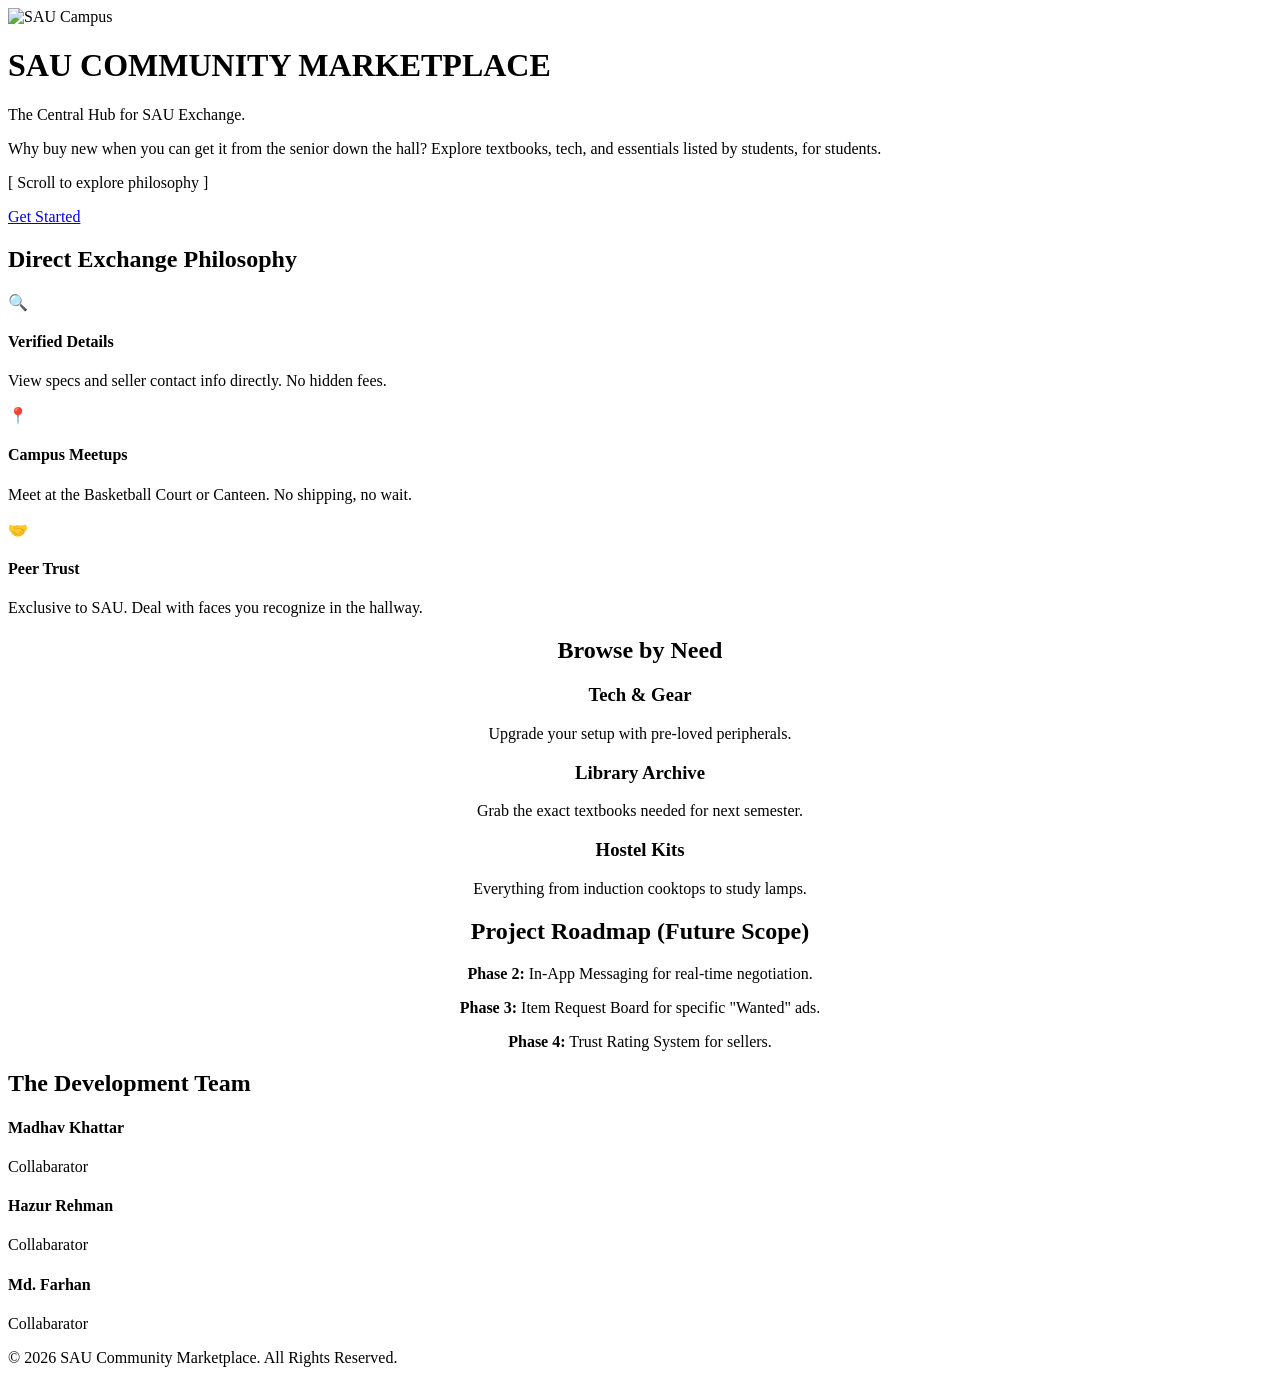
==== index.html @ 5a145312 "UI: Overhaul landing page with full-screen campus backdrop and glassmorphism" ====
<!DOCTYPE html>
<html lang="en">
<head>
    <meta charset="UTF-8">
    <meta name="viewport" content="width=device-width, initial-scale=1.0">
    <title>SAU Community Marketplace</title>
    <link rel="stylesheet" href="css/style1.css">
    <link href="https://fonts.googleapis.com/css2?family=Inter:wght@300;400;600&display=swap" rel="stylesheet">
</head>
<script>
    const observerOptions = {
    threshold: 0.1
};

const observer = new IntersectionObserver((entries) => {
    entries.forEach(entry => {
        if (entry.isIntersecting) {
            entry.target.classList.add('visible');
        }
    });
}, observerOptions);

document.querySelectorAll('section, .glass-card, .cat-card').forEach(el => {
    el.classList.add('fade-in-scroll');
    observer.observe(el);
});
</script>
<body class="landing-page">

<main class="hero-section">
        <div class="hero-bg-container">
            <img src="assets/sau.jpg" alt="SAU Campus" class="hero-bg-img">
            
            <div class="hero-overlay"></div>
        </div>

        <div class="hero-content fade-in-up">
            <h1 class="main-title">SAU COMMUNITY MARKETPLACE</h1>
            <p class="tagline">The Central Hub for SAU Exchange.</p>
            
            <div class="hero-glass-card">
                <p>Why buy new when you can get it from the senior down the hall? Explore textbooks, tech, and essentials listed by students, for students.</p>
                <p class="scroll-cue">[ Scroll to explore philosophy ]</p>
            </div>

            <div class="cta-group">
                <a href="pages/login.html" class="btn-primary">Get Started</a>
            </div>
        </div>
    </main>
    <section class="philosophy-section">
    <div class="glass-card fade-in">
        <h2 class="accent-text">Direct Exchange Philosophy</h2>
        <div class="philosophy-grid">
            <div class="phil-item">
                <span class="icon">🔍</span>
                <h4>Verified Details</h4>
                <p>View specs and seller contact info directly. No hidden fees.</p>
            </div>
            <div class="phil-item">
                <span class="icon">📍</span>
                <h4>Campus Meetups</h4>
                <p>Meet at the Basketball Court or Canteen. No shipping, no wait.</p>
            </div>
            <div class="phil-item">
                <span class="icon">🤝</span>
                <h4>Peer Trust</h4>
                <p>Exclusive to SAU. Deal with faces you recognize in the hallway.</p>
            </div>
        </div>
    </div>
</section>

<section class="categories-section">
    <center><h2 class="section-heading">Browse by Need</h2>
    <div class="category-grid">
        <div class="cat-card">
            <h3>Tech & Gear</h3>
            <p>Upgrade your setup with pre-loved peripherals.</p>
        </div>
        <div class="cat-card">
            <h3>Library Archive</h3>
            <p>Grab the exact textbooks needed for next semester.</p>
        </div>
        <div class="cat-card">
            <h3>Hostel Kits</h3>
            <p>Everything from induction cooktops to study lamps.</p>
        </div>
    </div>
</section>

<section class="roadmap-section">
    <div class="roadmap-container">
        <center><h2 class="section-heading" >Project Roadmap (Future Scope)</h2>
        <div class="roadmap-timeline">
            <div class="roadmap-item">
                <div class="dot"></div>
                <p><strong>Phase 2:</strong> In-App Messaging for real-time negotiation.</p>
            </div>
            <div class="roadmap-item">
                <div class="dot"></div>
                <p><strong>Phase 3:</strong> Item Request Board for specific "Wanted" ads.</p>
            </div>
            <div class="roadmap-item">
                <div class="dot"></div>
                <p><strong>Phase 4:</strong> Trust Rating System for sellers.</p>
            </div>
        </div>
    </div>
</section>

    <section class="team-section">
        <h2 class="section-heading">The Development Team</h2>
        <div class="team-container">
            <div class="dev-card">
                <div class="avatar"></div>
                <h4>Madhav Khattar</h4>
                <p>Collabarator</p>
            </div>
            <div class="dev-card">
                <div class="avatar"></div>
                <h4>Hazur Rehman</h4>
                <p>Collabarator</p>
            </div>
            <div class="dev-card">
                <div class="avatar"></div>
                <h4>Md. Farhan</h4>
                <p>Collabarator</p>
            </div>
        </div>
    </section>

    <footer>
        <p>&copy; 2026 SAU Community Marketplace. All Rights Reserved.</p>
    </footer>

    <script src="js/index.js"></script>

</body>
</html>
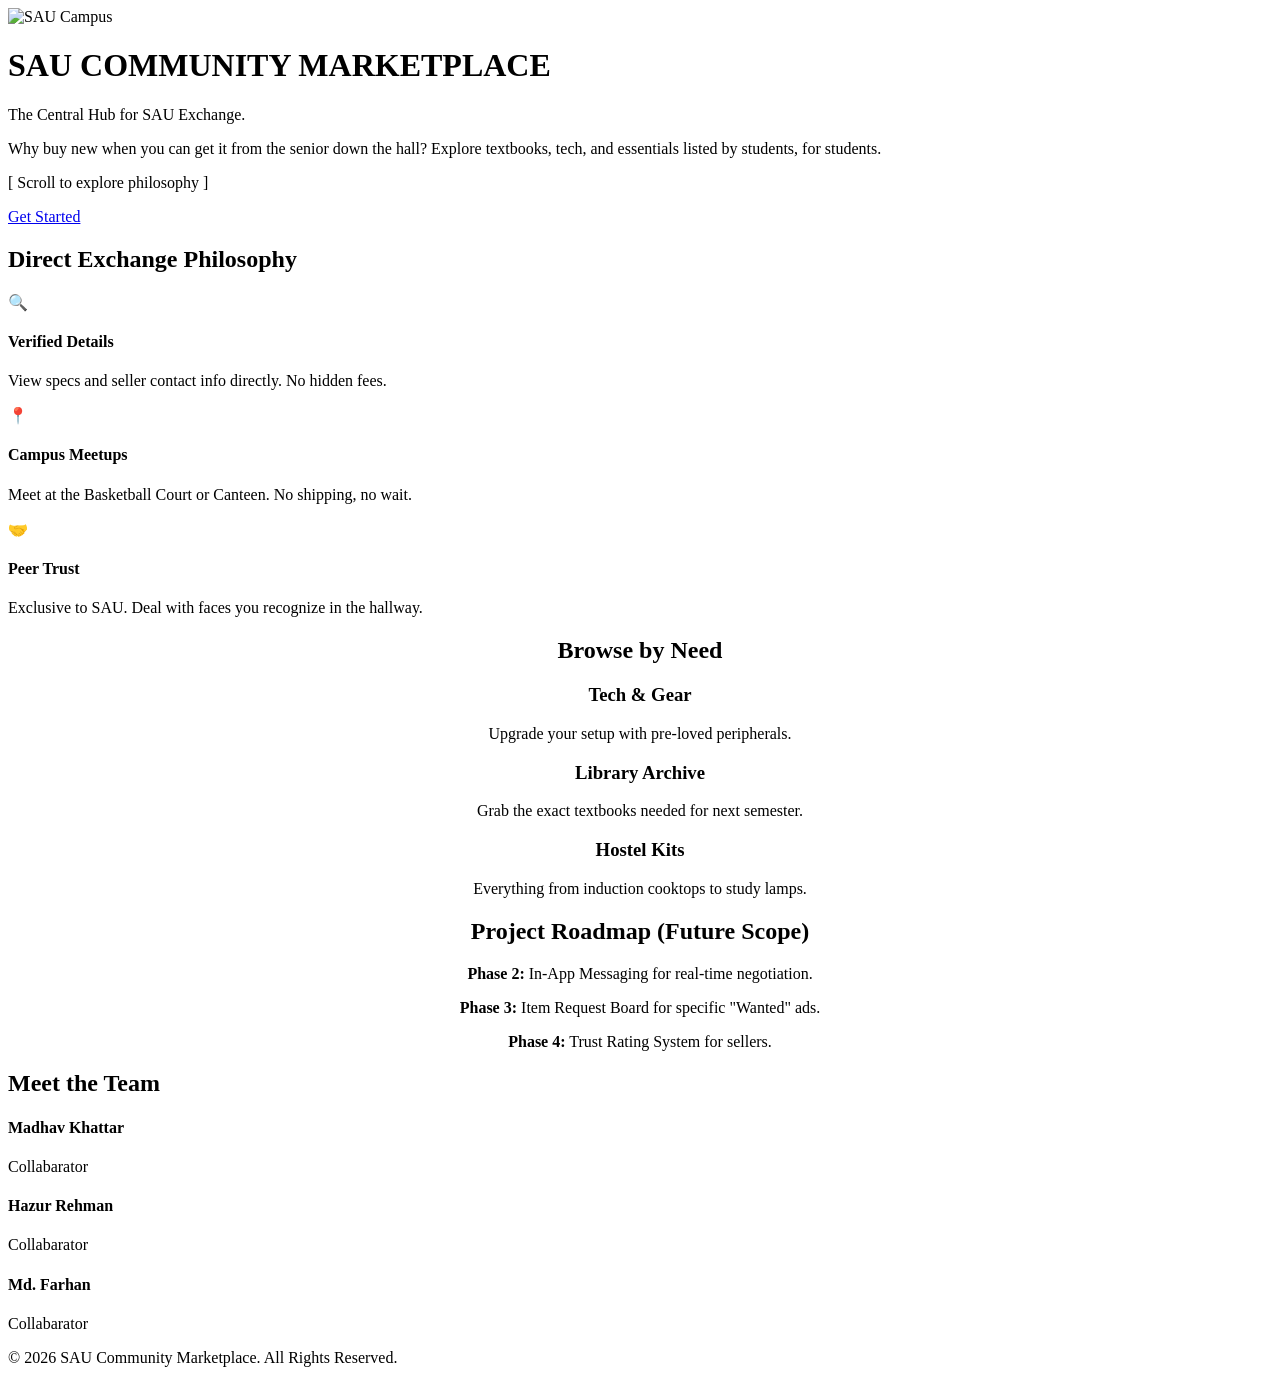
==== commit da12b67f: "made changes to the text on the landing page" ====
--- a/index.html
+++ b/index.html
@@ -110,7 +110,7 @@
 </section>
 
     <section class="team-section">
-        <h2 class="section-heading">The Development Team</h2>
+        <h2 class="section-heading">Meet the Team</h2>
         <div class="team-container">
             <div class="dev-card">
                 <div class="avatar"></div>
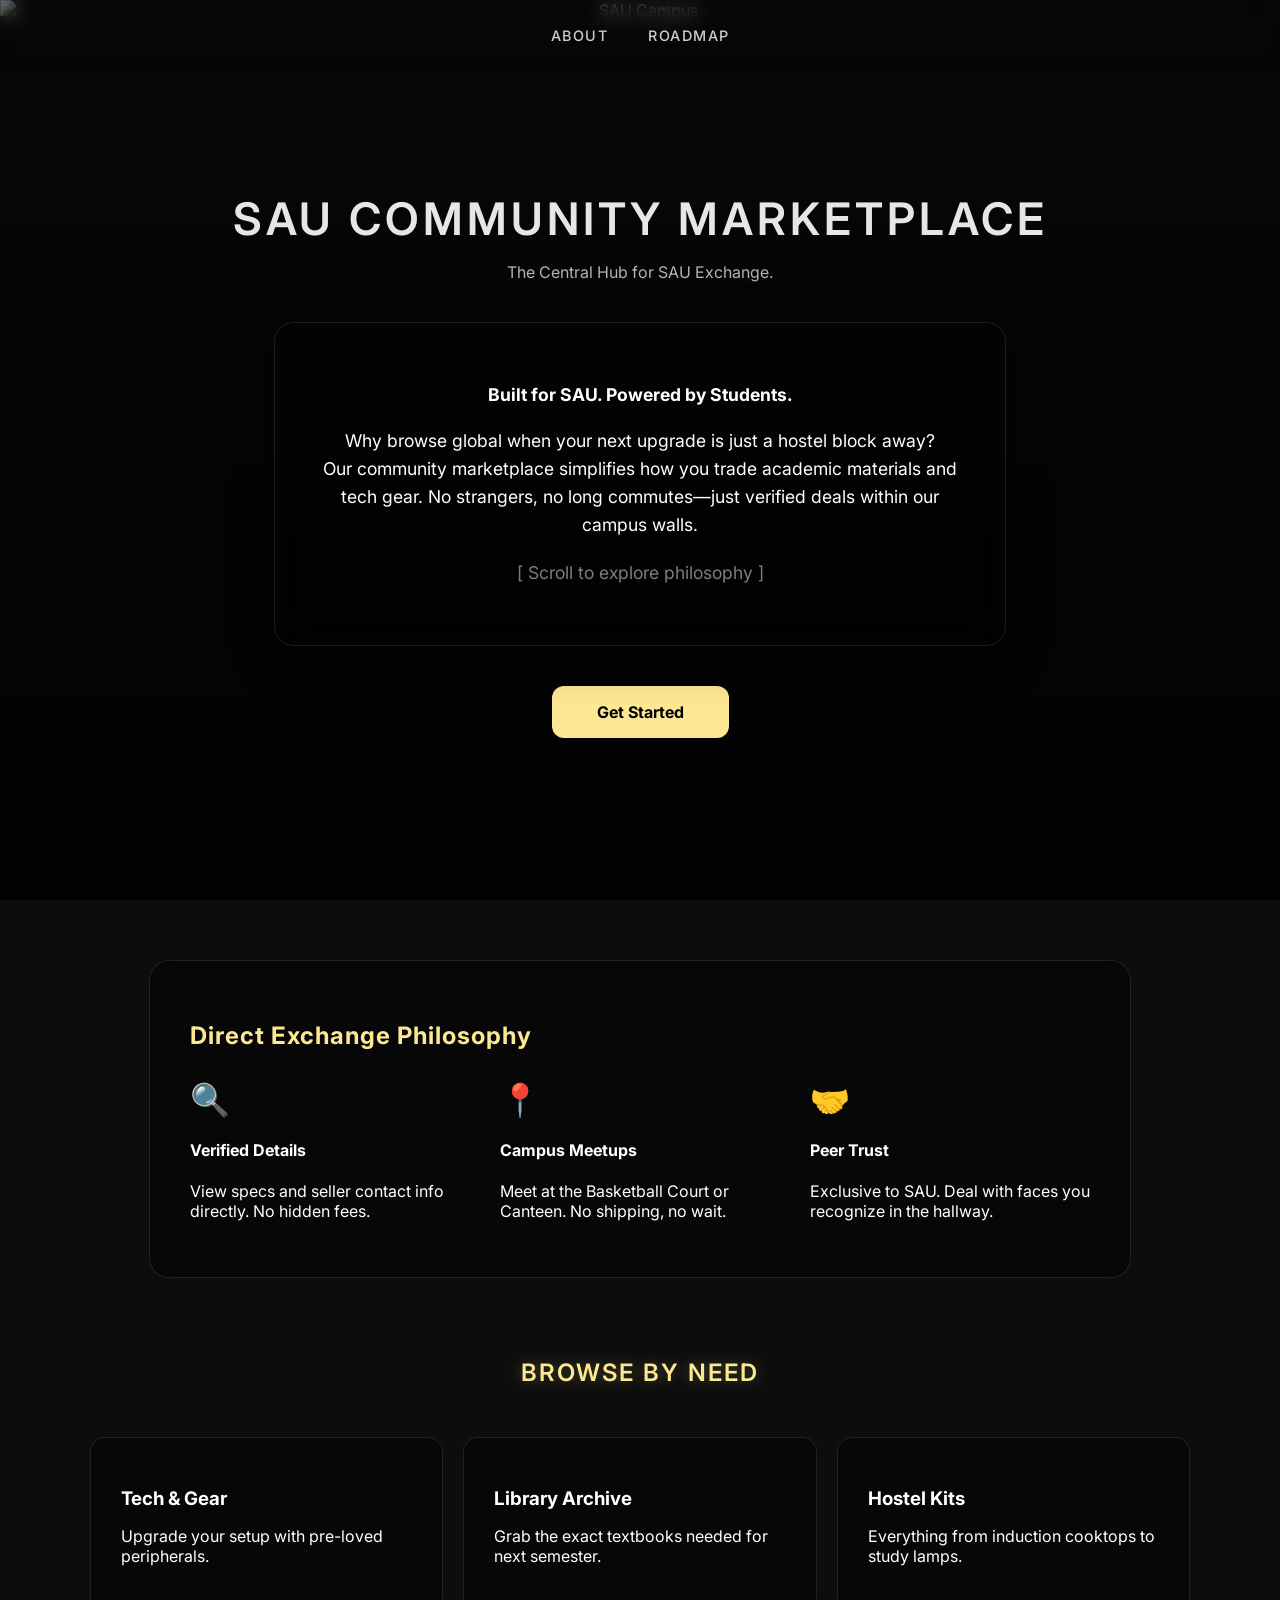
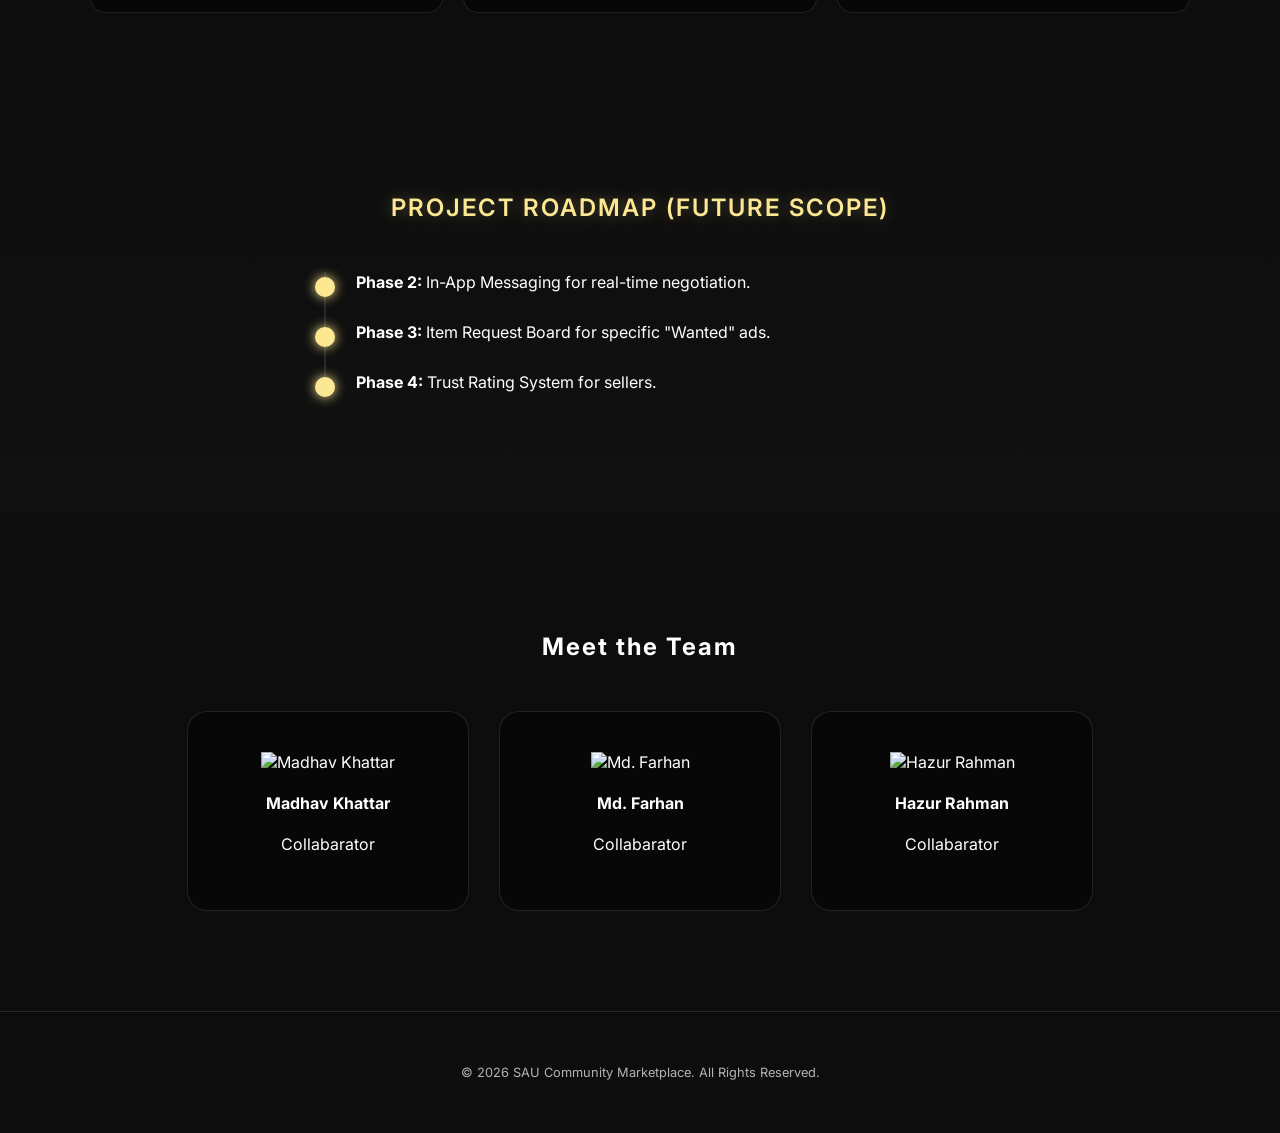
==== commit 3be72797: "data: added PFP's of the collabarators on landing page" ====
--- a/index.html
+++ b/index.html
@@ -7,25 +7,22 @@
     <link rel="stylesheet" href="css/style1.css">
     <link href="https://fonts.googleapis.com/css2?family=Inter:wght@300;400;600&display=swap" rel="stylesheet">
 </head>
-<script>
-    const observerOptions = {
-    threshold: 0.1
-};
 
-const observer = new IntersectionObserver((entries) => {
-    entries.forEach(entry => {
-        if (entry.isIntersecting) {
-            entry.target.classList.add('visible');
-        }
-    });
-}, observerOptions);
+<nav class="navbar navbar-transparent">
+    <div class="nav-container">
+        <div class="nav-left-spacer"></div>
 
-document.querySelectorAll('section, .glass-card, .cat-card').forEach(el => {
-    el.classList.add('fade-in-scroll');
-    observer.observe(el);
-});
-</script>
-<body class="landing-page">
+        <div class="nav-center-wrapper">
+            <ul class="nav-links-horizontal">
+                <li><a href="#about" class="nav-item">About</a></li>
+                <li><a href="#roadmap" class="nav-item">Roadmap</a></li>
+            </ul>
+        </div>
+
+        
+    </div>
+</nav>
+
 
 <main class="hero-section">
         <div class="hero-bg-container">
@@ -39,7 +36,8 @@
             <p class="tagline">The Central Hub for SAU Exchange.</p>
             
             <div class="hero-glass-card">
-                <p>Why buy new when you can get it from the senior down the hall? Explore textbooks, tech, and essentials listed by students, for students.</p>
+                <p><b>Built for SAU. Powered by Students.</b></p>
+<p>Why browse global when your next upgrade is just a hostel block away? <br>Our community marketplace simplifies how you trade academic materials and tech gear. No strangers, no long commutes—just verified deals within our campus walls.</p>
                 <p class="scroll-cue">[ Scroll to explore philosophy ]</p>
             </div>
 
@@ -89,7 +87,7 @@
     </div>
 </section>
 
-<section class="roadmap-section">
+<section class="roadmap-section" id = "roadmap">
     <div class="roadmap-container">
         <center><h2 class="section-heading" >Project Roadmap (Future Scope)</h2>
         <div class="roadmap-timeline">
@@ -109,22 +107,29 @@
     </div>
 </section>
 
-    <section class="team-section">
+    <section class="team-section" id = "about">
         <h2 class="section-heading">Meet the Team</h2>
         <div class="team-container">
             <div class="dev-card">
-                <div class="avatar"></div>
+                <div class="avatar-wrapper">
+                    <img src="/assets/E107121.jpg" alt = "Madhav Khattar" class = "team-img">
+                </div>
+                
                 <h4>Madhav Khattar</h4>
                 <p>Collabarator</p>
             </div>
             <div class="dev-card">
-                <div class="avatar"></div>
-                <h4>Hazur Rehman</h4>
+                <div class="avatar-wrapper">
+                    <img src="/assets/WhatsApp Image 2026-04-29 at 12.01.10.jpeg " alt = "Md. Farhan" class = "team-img">
+                </div>
+                <h4>Md. Farhan </h4>
                 <p>Collabarator</p>
             </div>
             <div class="dev-card">
-                <div class="avatar"></div>
-                <h4>Md. Farhan</h4>
+                <div class="avatar-wrapper">
+                    <img src="/assets/WhatsApp Image 2026-04-29 at 14.19.56.jpeg" alt = "Hazur Rahman" class = "team-img">
+                </div>
+                <h4>Hazur Rahman</h4>
                 <p>Collabarator</p>
             </div>
         </div>
--- a/css/style1.css
+++ b/css/style1.css
@@ -0,0 +1,639 @@
+:root {
+    --bg-dark: #0d0d0d;
+    --card-bg: rgba(255, 255, 255, 0.05);
+    --text-main: #ffffff;
+    --text-dim: #b3b3b3;
+    --accent-yellow: #fce892; /* Matching the login button */
+    --border-glass: rgba(255, 255, 255, 0.1);
+}
+
+body, html {
+    margin: 0;
+    padding: 0;
+    font-family: 'Inter', sans-serif;
+    background-color: var(--bg-dark);
+    color: var(--text-main);
+    scroll-behavior: smooth;
+}
+
+/* Background Glow Effect to match the image */
+.landing-page {
+    background: radial-gradient(circle at 50% 50%, #1a1a1a 0%, #0d0d0d 100%);
+}
+
+.navbar {
+    padding: 20px 50px;
+    display: flex;
+    justify-content: center;
+}
+
+.hero-section {
+    height: 80vh;
+    display: flex;
+    align-items: center;
+    justify-content: center;
+    text-align: center;
+}
+
+.main-title {
+    font-size: 2.5rem;
+    letter-spacing: 4px;
+    font-weight: 600;
+    margin-bottom: 10px;
+    opacity: 0.9;
+}
+
+.tagline {
+    color: var(--text-dim);
+    font-size: 1rem;
+    margin-bottom: 40px;
+}
+
+/* Matching the Glass Card from your Login Page */
+.about-card {
+    background: var(--card-bg);
+    backdrop-filter: blur(15px);
+    border: 1px solid var(--border-glass);
+    padding: 30px;
+    border-radius: 20px;
+    max-width: 600px;
+    margin: 0 auto 40px;
+    box-shadow: 0 10px 30px rgba(0,0,0,0.5);
+}
+
+.btn-primary {
+    background-color: var(--accent-yellow);
+    color: #000;
+    padding: 14px 40px;
+    border-radius: 12px;
+    text-decoration: none;
+    font-weight: bold;
+    font-size: 1rem;
+    transition: 0.3s ease;
+    display: inline-block;
+}
+
+.btn-primary:hover {
+    transform: translateY(-3px);
+    box-shadow: 0 5px 15px rgba(252, 232, 146, 0.3);
+}
+
+/* Team Section */
+.team-section {
+    padding: 100px 20px;
+    text-align: center;
+}
+
+.section-heading {
+    letter-spacing: 2px;
+    margin-bottom: 50px;
+    font-size: 1.5rem;
+}
+
+.team-container {
+    display: flex;
+    justify-content: center;
+    gap: 30px;
+}
+
+.dev-card {
+    background: var(--card-bg);
+    border: 1px solid var(--border-glass);
+    padding: 40px;
+    border-radius: 20px;
+    width: 200px;
+}
+
+.avatar {
+    width: 80px;
+    height: 80px;
+    background: #333;
+    border-radius: 50%;
+    margin: 0 auto 20px;
+}
+
+footer {
+    padding: 40px;
+    text-align: center;
+    font-size: 0.8rem;
+    color: var(--text-dim);
+    border-top: 1px solid var(--border-glass);
+}
+/* Philosophy Section */
+.philosophy-section {
+    padding: 60px 20px;
+    display: flex;
+    justify-content: center;
+}
+
+.philosophy-grid {
+    display: grid;
+    grid-template-columns: repeat(auto-fit, minmax(200px, 1fr));
+    gap: 30px;
+    margin-top: 30px;
+}
+
+.phil-item .icon {
+    font-size: 2rem;
+    display: block;
+    margin-bottom: 10px;
+}
+
+.accent-text {
+    color: var(--accent-yellow);
+    letter-spacing: 1px;
+}
+
+/* Category Cards */
+.category-grid {
+    display: grid;
+    grid-template-columns: repeat(auto-fit, minmax(280px, 1fr));
+    gap: 20px;
+    max-width: 1100px;
+    margin: 0 auto 80px;
+    padding: 0 20px;
+}
+
+.cat-card {
+    background: var(--card-bg);
+    border: 1px solid var(--border-glass);
+    padding: 30px;
+    border-radius: 15px;
+    text-align: left;
+    transition: 0.3s ease;
+}
+
+.cat-card:hover {
+    background: rgba(255, 255, 255, 0.08);
+    border-color: var(--accent-yellow);
+}
+
+/* Roadmap Timeline */
+.roadmap-section {
+    padding: 80px 20px;
+    background: linear-gradient(to bottom, transparent, #111);
+}
+
+.roadmap-timeline {
+    max-width: 600px;
+    margin: 40px auto;
+    border-left: 2px solid var(--border-glass);
+    padding-left: 30px;
+    text-align: left;
+}
+
+.roadmap-item {
+    position: relative;
+    margin-bottom: 30px;
+}
+
+.dot {
+    position: absolute;
+    left: -41px;
+    top: 5px;
+    width: 20px;
+    height: 20px;
+    background: var(--accent-yellow);
+    border-radius: 50%;
+    box-shadow: 0 0 10px var(--accent-yellow);
+}
+
+/* Glass Card Global Helper */
+.glass-card {
+    background: var(--card-bg);
+    backdrop-filter: blur(15px);
+    border: 1px solid var(--border-glass);
+    padding: 40px;
+    border-radius: 20px;
+    max-width: 900px;
+    width: 100%;
+}
+.fade-in-scroll {
+    opacity: 0;
+    transform: translateY(30px);
+    transition: all 0.8s ease-out;
+}
+
+.fade-in-scroll.visible {
+    opacity: 1;
+    transform: translateY(0);
+}
+/* Update your variables */
+:root {
+    --bg-dark: #0d0d0d; /* Still the base color */
+    --card-bg: rgba(0, 0, 0, 0.4); /* DARKER background for blur contrast */
+    --text-main: #ffffff;
+    --text-dim: #b3b3b3;
+    --accent-yellow: #fce892; /* Match the login button */
+    --border-glass: rgba(255, 255, 255, 0.1);
+}
+
+body, html {
+    margin: 0;
+    padding: 0;
+    font-family: 'Inter', sans-serif;
+    background-color: var(--bg-dark); /* Keeps transitions smooth */
+    color: var(--text-main);
+    overflow-x: hidden;
+}
+
+/* 1. Full-Screen Hero Container */
+.hero-section {
+    position: relative;
+    width: 100vw;
+    height: 100vh; /* Covers the whole viewport height */
+    display: flex;
+    align-items: center; /* Vertically center content */
+    justify-content: center; /* Horizontally center content */
+    text-align: center;
+    overflow: hidden; /* Important so image doesn't bleed */
+}
+
+/* 2. Full-Bleed Background Image (The Hook) */
+.hero-bg-container {
+    position: absolute;
+    top: 0;
+    left: 0;
+    width: 100%;
+    height: 100%;
+    z-index: 1; /* Lowest layer of hero */
+}
+
+.hero-bg-img {
+    width: 100%;
+    height: 100%;
+    object-fit: cover; /* Crucial: ensures image fills space without stretching */
+    display: block;
+}
+
+/* Subtle overlay so text is readable */
+.hero-overlay {
+    position: absolute;
+    top: 0;
+    left: 0;
+    width: 100%;
+    height: 100%;
+    background: linear-gradient(to bottom, rgba(0,0,0,0.5) 0%, rgba(0,0,0,0.8) 100%);
+    z-index: 2; /* Sits over image, under text */
+}
+
+/* 3. Hero Content Grouping (Centered) */
+.hero-content {
+    position: relative; /* Relative to hero-section */
+    z-index: 10; /* Sits above image and overlay */
+    padding: 0 20px;
+}
+
+.main-title {
+    font-size: 2.8rem; /* Slightly larger for full-screen impact */
+    letter-spacing: 4px;
+    font-weight: 600;
+    margin-bottom: 10px;
+    opacity: 0.9;
+}
+
+.tagline {
+    color: var(--text-dim);
+    font-size: 1rem;
+    margin-bottom: 40px;
+}
+
+/* 4. Glass Card (The Focus) with Background Blur */
+.hero-glass-card {
+    background: var(--card-bg);
+    backdrop-filter: blur(20px); /* The Glassmorphism effect! */
+    -webkit-backdrop-filter: blur(20px); /* For Safari support */
+    border: 1px solid var(--border-glass);
+    padding: 40px;
+    border-radius: 20px;
+    max-width: 650px; /* Slightly wider */
+    margin: 0 auto 40px;
+    box-shadow: 0 10px 40px rgba(0,0,0,0.7); /* Deep shadow */
+}
+
+.hero-glass-card p {
+    font-size: 1.1rem;
+    line-height: 1.6;
+}
+
+.scroll-cue {
+    font-size: 0.8rem;
+    color: var(--text-dim);
+    margin-top: 20px;
+    opacity: 0.7;
+}
+
+/* 5. Professional CTA Button */
+.btn-primary {
+    background-color: var(--accent-yellow);
+    color: #000;
+    padding: 16px 45px; /* Bigger button for bigger screen */
+    border-radius: 12px;
+    text-decoration: none;
+    font-weight: bold;
+    font-size: 1rem;
+    transition: 0.3s ease;
+    display: inline-block;
+    cursor: pointer;
+}
+
+.btn-primary:hover {
+    transform: translateY(-3px) scale(1.02);
+    box-shadow: 0 8px 20px rgba(252, 232, 146, 0.4);
+}
+
+/* --- The Rest of Your Page (Keep as is, ensures they follow full-screen) --- */
+.philosophy-section, .categories-section, .roadmap-section, .team-section {
+    background-color: var(--bg-dark); /* Ensure they keep the dark base */
+    /* ... rest of previous styles ... */
+}
+/* Animation Keyframes */
+@keyframes fadeInUp {
+    from {
+        opacity: 0;
+        transform: translateY(20px);
+    }
+    to {
+        opacity: 1;
+        transform: translateY(0);
+    }
+}
+
+/* Animation trigger on hero content */
+.fade-in-up {
+    animation: fadeInUp 1s ease-out forwards;
+}
+/* Target the 'Browse by Need' and 'Project Roadmap' Headings */
+.categories-section .section-heading,
+.roadmap-section .section-heading {
+    color: var(--accent-yellow); /* Applying the yellow font */
+    text-shadow: 0 0 15px rgba(252, 232, 146, 0.3); /* Adding a subtle glow */
+    letter-spacing: 2px;
+    text-transform: uppercase;
+    font-weight: 600;
+}
+
+/* Also applying yellow to the Roadmap dots to make the timeline pop */
+.dot {
+    background: var(--accent-yellow) !important;
+    box-shadow: 0 0 12px var(--accent-yellow);
+}
+
+/* Enhancing the Category Card titles to contrast well with the yellow section heading */
+.cat-card h3 {
+    color: #ffffff;
+    margin-bottom: 10px;
+}
+/* Navbar Styling */
+.navbar {
+    position: fixed;
+    top: 0;
+    width: 100%;
+    display: flex;
+    justify-content: space-between;
+    align-items: center;
+    padding: 20px 50px;
+    z-index: 1000;
+    background: rgba(13, 13, 13, 0.8);
+    backdrop-filter: blur(10px);
+}
+
+.nav-links {
+    display: flex;
+    list-style: none;
+    gap: 30px;
+    margin-right: 100px;
+}
+
+.nav-links a {
+    color: var(--text-main);
+    text-decoration: none;
+    font-weight: 500;
+    transition: 0.3s;
+}
+
+.nav-links a:hover {
+    color: var(--accent-yellow);
+}
+
+/* Floating Side Menu */
+.side-menu {
+    position: fixed;
+    right: 20px;
+    top: 50%;
+    transform: translateY(-50%);
+    z-index: 2000;
+    display: flex;
+    flex-direction: column;
+    align-items: flex-end;
+}
+
+.menu-trigger {
+    background: var(--accent-yellow);
+    color: #000;
+    padding: 10px 20px;
+    border-radius: 30px;
+    font-weight: bold;
+    cursor: pointer;
+    box-shadow: 0 4px 15px rgba(252, 232, 146, 0.3);
+    margin-bottom: 10px;
+}
+
+.menu-content {
+    display: flex;
+    flex-direction: column;
+    gap: 10px;
+    opacity: 0;
+    transform: translateX(20px);
+    transition: 0.4s ease;
+    pointer-events: none;
+}
+
+/* Hover effect to pop out the buttons */
+.side-menu:hover .menu-content {
+    opacity: 1;
+    transform: translateX(0);
+    pointer-events: auto;
+}
+
+.menu-btn {
+    padding: 12px 25px;
+    border-radius: 12px;
+    text-decoration: none;
+    font-weight: bold;
+    text-align: center;
+    backdrop-filter: blur(10px);
+    border: 1px solid var(--border-glass);
+    transition: 0.3s;
+}
+
+.login { background: rgba(255,255,255,0.1); color: white; }
+.signup { background: var(--accent-yellow); color: #000; }
+
+.menu-btn:hover {
+    transform: scale(1.1);
+}
+/* --- Professional Navbar Over Image --- */
+
+.navbar-transparent {
+    position: absolute; /* Place it OVER the hero image */
+    top: 0;
+    left: 0;
+    width: 100%;
+    z-index: 100; /* Ensure it stays above everything */
+    padding: 20px 0; /* Vertical padding */
+    background: transparent; /* KEY: Remove background color */
+}
+
+/* Container to handle centering and max-width */
+.nav-container {
+    max-width: 1200px;
+    margin: 0 auto;
+    display: flex;
+    justify-content: space-between; /* Links center, Buttons right */
+    align-items: center;
+    padding: 0 40px; /* Horizontal padding */
+}
+
+/* Center Links: Making them Horizontal */
+.nav-links-horizontal {
+    list-style: none; /* Remove bullet points */
+    margin: 0;
+    padding: 0;
+    display: flex; /* Make children horizontal */
+    gap: 30px; /* Space between links */
+}
+
+/* Base style for About/Roadmap links */
+.nav-item {
+    color: #ffffff; /* White text for contrast */
+    text-decoration: none; /* Remove underline */
+    font-size: 1rem;
+    font-weight: 500;
+    text-transform: uppercase;
+    letter-spacing: 1px;
+    transition: 0.3s ease;
+    opacity: 0.8;
+}
+
+/* Hover/Click state for center links: Change to Yellow */
+.nav-item:hover,
+.nav-item:focus {
+    color: var(--accent-yellow); /* Yellow color */
+    opacity: 1;
+}
+
+/* --- Right Side: Separate Entry Buttons --- */
+
+.nav-right-portal {
+    display: flex;
+    gap: 15px; /* Space between the two buttons */
+}
+
+/* Base button style (Shared) */
+.portal-btn {
+    text-decoration: none;
+    font-weight: bold;
+    font-size: 0.9rem;
+    padding: 10px 22px;
+    border-radius: 6px;
+    transition: all 0.3s ease;
+}
+
+/* Login Button: Subtle, glass-like */
+.btn-login {
+    background: rgba(255, 255, 255, 0.05); /* Transparent card-bg */
+    color: #ffffff;
+    border: 1px solid rgba(255, 255, 255, 0.1);
+}
+
+.btn-login:hover {
+    background: rgba(255, 255, 255, 0.15); /* Slightly brighter on hover */
+    transform: translateY(-2px);
+}
+
+/* Sign Up Button: Matches your existing theme's accent yellow */
+.btn-signup {
+    background-color: var(--accent-yellow); /* The exact color from image_2.png */
+    color: #000000; /* Dark text for readability */
+}
+
+.btn-signup:hover {
+    background-color: #ffd74d; /* Slightly different yellow on hover */
+    box-shadow: 0 4px 15px rgba(252, 232, 146, 0.3); /* Soft glow */
+    transform: translateY(-2px);
+}
+/* --- Extreme Top Right Login Layout --- */
+
+.navbar-transparent {
+    position: absolute;
+    top: 0;
+    left: 0;
+    width: 100%;
+    z-index: 1000;
+    background: transparent;
+    padding: 25px 0;
+}
+
+.nav-container {
+    display: flex;
+    justify-content: space-between; /* Pushes spacer left, links center, button right */
+    align-items: center;
+    padding: 0 40px; /* Adjust this to change how 'extreme' the corner is */
+}
+
+/* Keeps the About/Roadmap links exactly in the center */
+.nav-left-spacer {
+    flex: 1;
+}
+.nav-center-wrapper {
+    flex: 2;
+    display: flex;
+    justify-content: center;
+}
+.nav-right-portal {
+    flex: 1;
+    display: flex;
+    justify-content: flex-end;
+}
+
+/* Horizontal Link Styling */
+.nav-links-horizontal {
+    list-style: none;
+    display: flex;
+    gap: 40px;
+    margin: 0;
+    padding: 0;
+}
+
+.nav-item {
+    color: #ffffff;
+    text-decoration: none;
+    font-size: 0.9rem;
+    font-weight: 500;
+    letter-spacing: 1.5px;
+    text-transform: uppercase;
+    transition: 0.3s;
+}
+
+.nav-item:hover {
+    color: var(--accent-yellow);
+}
+
+/* The Single Accent Login Button */
+.btn-login-accent {
+    background-color: var(--accent-yellow);
+    color: #000000;
+    text-decoration: none;
+    font-weight: bold;
+    padding: 10px 28px;
+    border-radius: 8px;
+    transition: all 0.3s ease;
+    box-shadow: 0 4px 15px rgba(252, 232, 146, 0.2);
+}
+
+.btn-login-accent:hover {
+    transform: translateY(-2px);
+    box-shadow: 0 6px 20px rgba(252, 232, 146, 0.4);
+    background-color: #ffd74d; /* Slightly deeper yellow */
+}
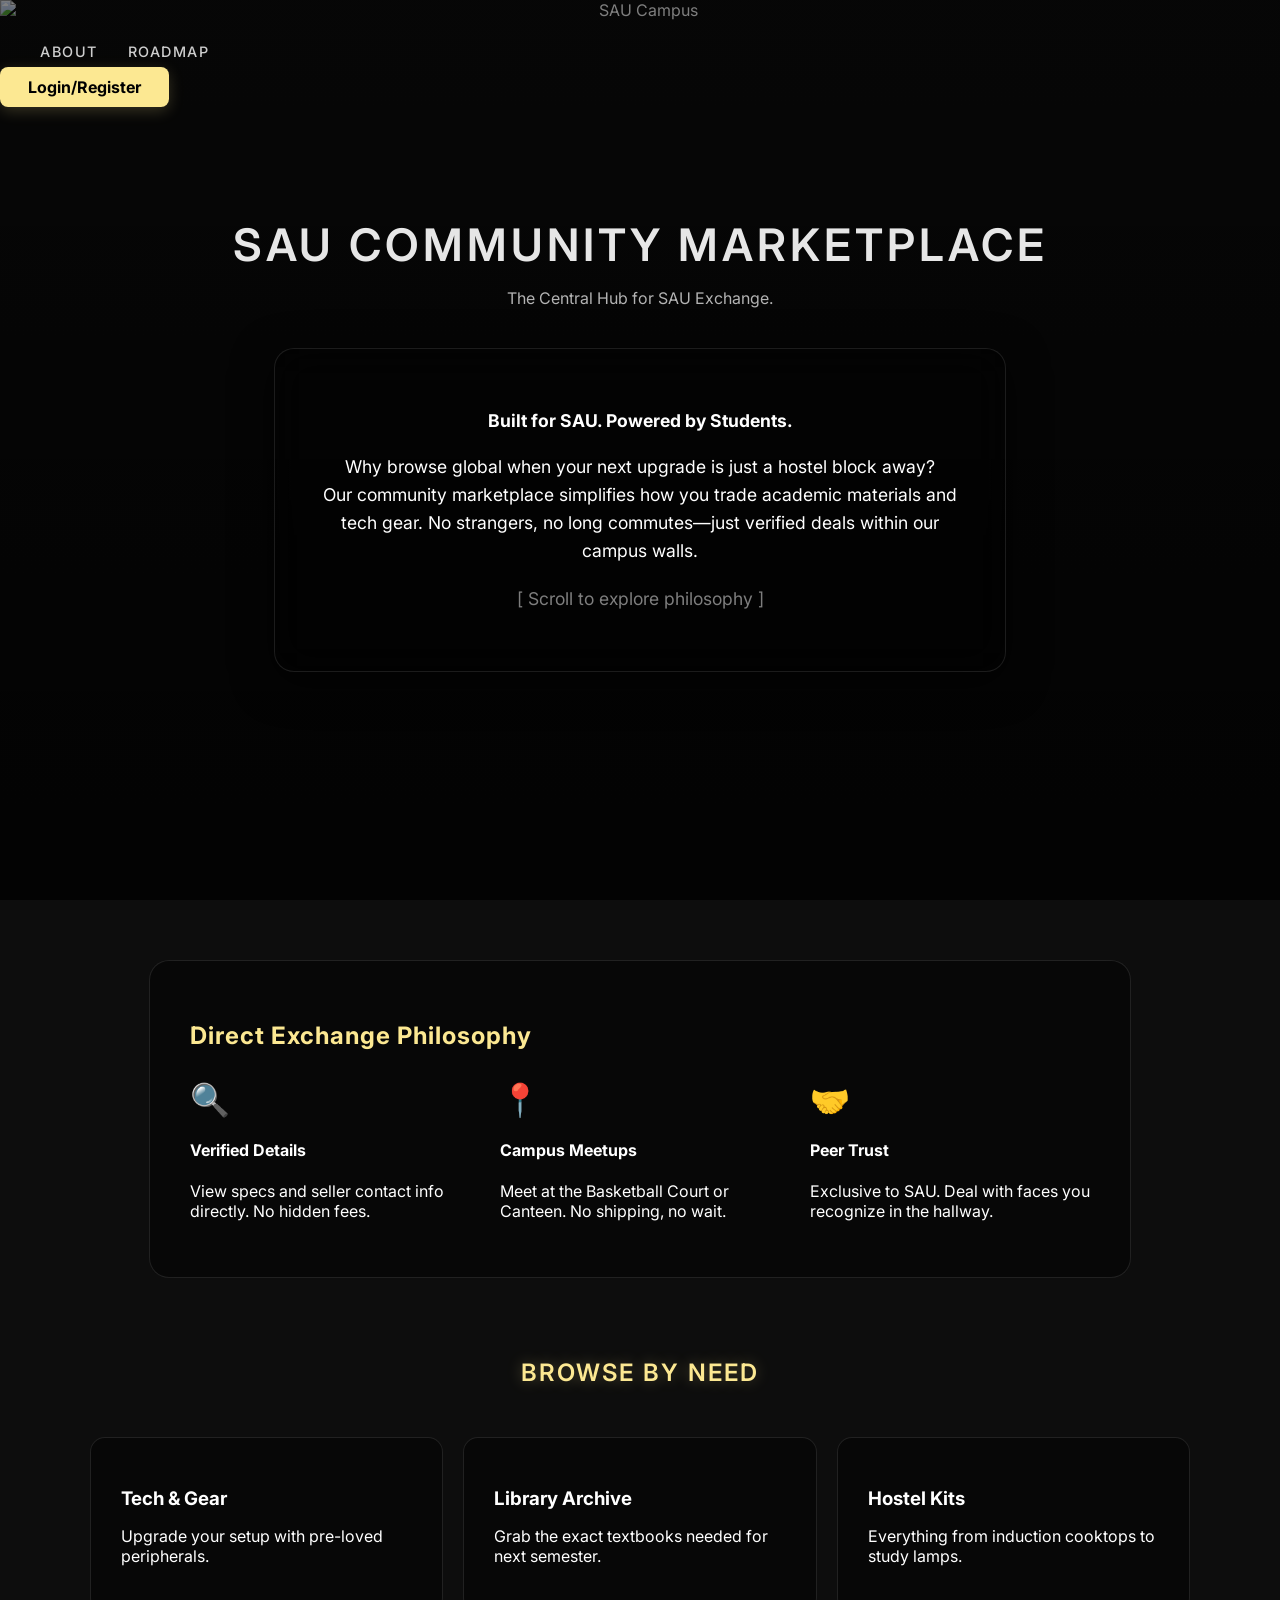
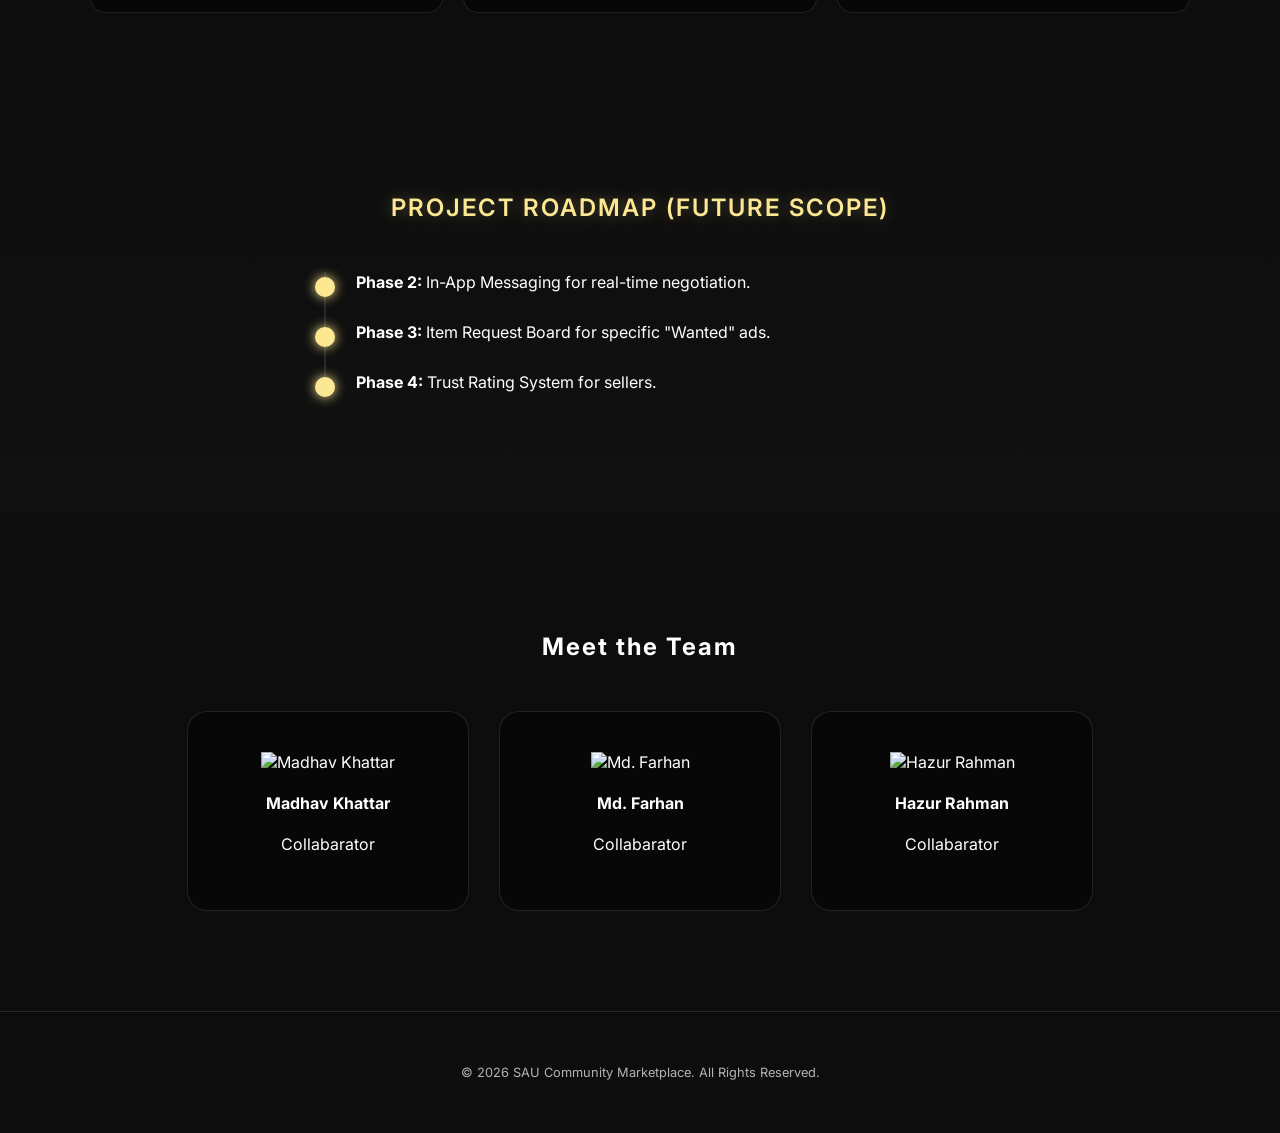
==== commit 362c22b8: "changing the placement of buttons on navbar" ====
--- a/index.html
+++ b/index.html
@@ -4,62 +4,72 @@
     <meta charset="UTF-8">
     <meta name="viewport" content="width=device-width, initial-scale=1.0">
     <title>SAU Community Marketplace</title>
+
     <link rel="stylesheet" href="css/style1.css">
     <link href="https://fonts.googleapis.com/css2?family=Inter:wght@300;400;600&display=swap" rel="stylesheet">
 </head>
 
-<nav class="navbar navbar-transparent">
-    <div class="nav-container">
-        <div class="nav-left-spacer"></div>
+<body>
+    <!-- Navbar --> 
+<nav class="navbar-transparent">
+    <div class="nav-center">
+        <ul class="nav-links">
+            <li><a href="#about" class="nav-item">About</a></li>
+            <li><a href="#roadmap" class="nav-item">Roadmap</a></li>
+        </ul>
+    </div>
 
-        <div class="nav-center-wrapper">
-            <ul class="nav-links-horizontal">
-                <li><a href="#about" class="nav-item">About</a></li>
-                <li><a href="#roadmap" class="nav-item">Roadmap</a></li>
-            </ul>
+    <div class="nav-right">
+        <a href="login.html" class="btn-login-accent">Login/Register</a>
+    </div>
+</nav>
+
+<!-- ===== HERO SECTION ===== -->
+<main class="hero-section">
+
+    <div class="hero-bg-container">
+        <img src="assets/sau.jpg" alt="SAU Campus" class="hero-bg-img">
+        <div class="hero-overlay"></div>
+    </div>
+
+    <div class="hero-content fade-in-up">
+        <h1 class="main-title">SAU COMMUNITY MARKETPLACE</h1>
+        <p class="tagline">The Central Hub for SAU Exchange.</p>
+
+        <div class="hero-glass-card">
+            <p><b>Built for SAU. Powered by Students.</b></p>
+            <p>
+                Why browse global when your next upgrade is just a hostel block away? <br>
+                Our community marketplace simplifies how you trade academic materials and tech gear. 
+                No strangers, no long commutes—just verified deals within our campus walls.
+            </p>
+            <p class="scroll-cue">[ Scroll to explore philosophy ]</p>
         </div>
 
         
+
     </div>
-</nav>
 
+</main>
 
-<main class="hero-section">
-        <div class="hero-bg-container">
-            <img src="assets/sau.jpg" alt="SAU Campus" class="hero-bg-img">
-            
-            <div class="hero-overlay"></div>
-        </div>
-
-        <div class="hero-content fade-in-up">
-            <h1 class="main-title">SAU COMMUNITY MARKETPLACE</h1>
-            <p class="tagline">The Central Hub for SAU Exchange.</p>
-            
-            <div class="hero-glass-card">
-                <p><b>Built for SAU. Powered by Students.</b></p>
-<p>Why browse global when your next upgrade is just a hostel block away? <br>Our community marketplace simplifies how you trade academic materials and tech gear. No strangers, no long commutes—just verified deals within our campus walls.</p>
-                <p class="scroll-cue">[ Scroll to explore philosophy ]</p>
-            </div>
-
-            <div class="cta-group">
-                <a href="pages/login.html" class="btn-primary">Get Started</a>
-            </div>
-        </div>
-    </main>
-    <section class="philosophy-section">
+<!-- ===== PHILOSOPHY ===== -->
+<section class="philosophy-section">
     <div class="glass-card fade-in">
         <h2 class="accent-text">Direct Exchange Philosophy</h2>
+
         <div class="philosophy-grid">
             <div class="phil-item">
                 <span class="icon">🔍</span>
                 <h4>Verified Details</h4>
                 <p>View specs and seller contact info directly. No hidden fees.</p>
             </div>
+
             <div class="phil-item">
                 <span class="icon">📍</span>
                 <h4>Campus Meetups</h4>
                 <p>Meet at the Basketball Court or Canteen. No shipping, no wait.</p>
             </div>
+
             <div class="phil-item">
                 <span class="icon">🤝</span>
                 <h4>Peer Trust</h4>
@@ -69,17 +79,21 @@
     </div>
 </section>
 
+<!-- ===== CATEGORIES ===== -->
 <section class="categories-section">
-    <center><h2 class="section-heading">Browse by Need</h2>
+    <center><h2 class="section-heading">Browse by Need</h2></center>
+
     <div class="category-grid">
         <div class="cat-card">
             <h3>Tech & Gear</h3>
             <p>Upgrade your setup with pre-loved peripherals.</p>
         </div>
+
         <div class="cat-card">
             <h3>Library Archive</h3>
             <p>Grab the exact textbooks needed for next semester.</p>
         </div>
+
         <div class="cat-card">
             <h3>Hostel Kits</h3>
             <p>Everything from induction cooktops to study lamps.</p>
@@ -87,18 +101,22 @@
     </div>
 </section>
 
-<section class="roadmap-section" id = "roadmap">
+<!-- ===== ROADMAP ===== -->
+<section class="roadmap-section" id="roadmap">
     <div class="roadmap-container">
-        <center><h2 class="section-heading" >Project Roadmap (Future Scope)</h2>
+        <center><h2 class="section-heading">Project Roadmap (Future Scope)</h2></center>
+
         <div class="roadmap-timeline">
             <div class="roadmap-item">
                 <div class="dot"></div>
                 <p><strong>Phase 2:</strong> In-App Messaging for real-time negotiation.</p>
             </div>
+
             <div class="roadmap-item">
                 <div class="dot"></div>
                 <p><strong>Phase 3:</strong> Item Request Board for specific "Wanted" ads.</p>
             </div>
+
             <div class="roadmap-item">
                 <div class="dot"></div>
                 <p><strong>Phase 4:</strong> Trust Rating System for sellers.</p>
@@ -135,11 +153,12 @@
         </div>
     </section>
 
-    <footer>
-        <p>&copy; 2026 SAU Community Marketplace. All Rights Reserved.</p>
-    </footer>
+<!-- ===== FOOTER ===== -->
+<footer>
+    <p>&copy; 2026 SAU Community Marketplace. All Rights Reserved.</p>
+</footer>
 
-    <script src="js/index.js"></script>
+<script src="js/index.js"></script>
 
 </body>
-</html>+</html>
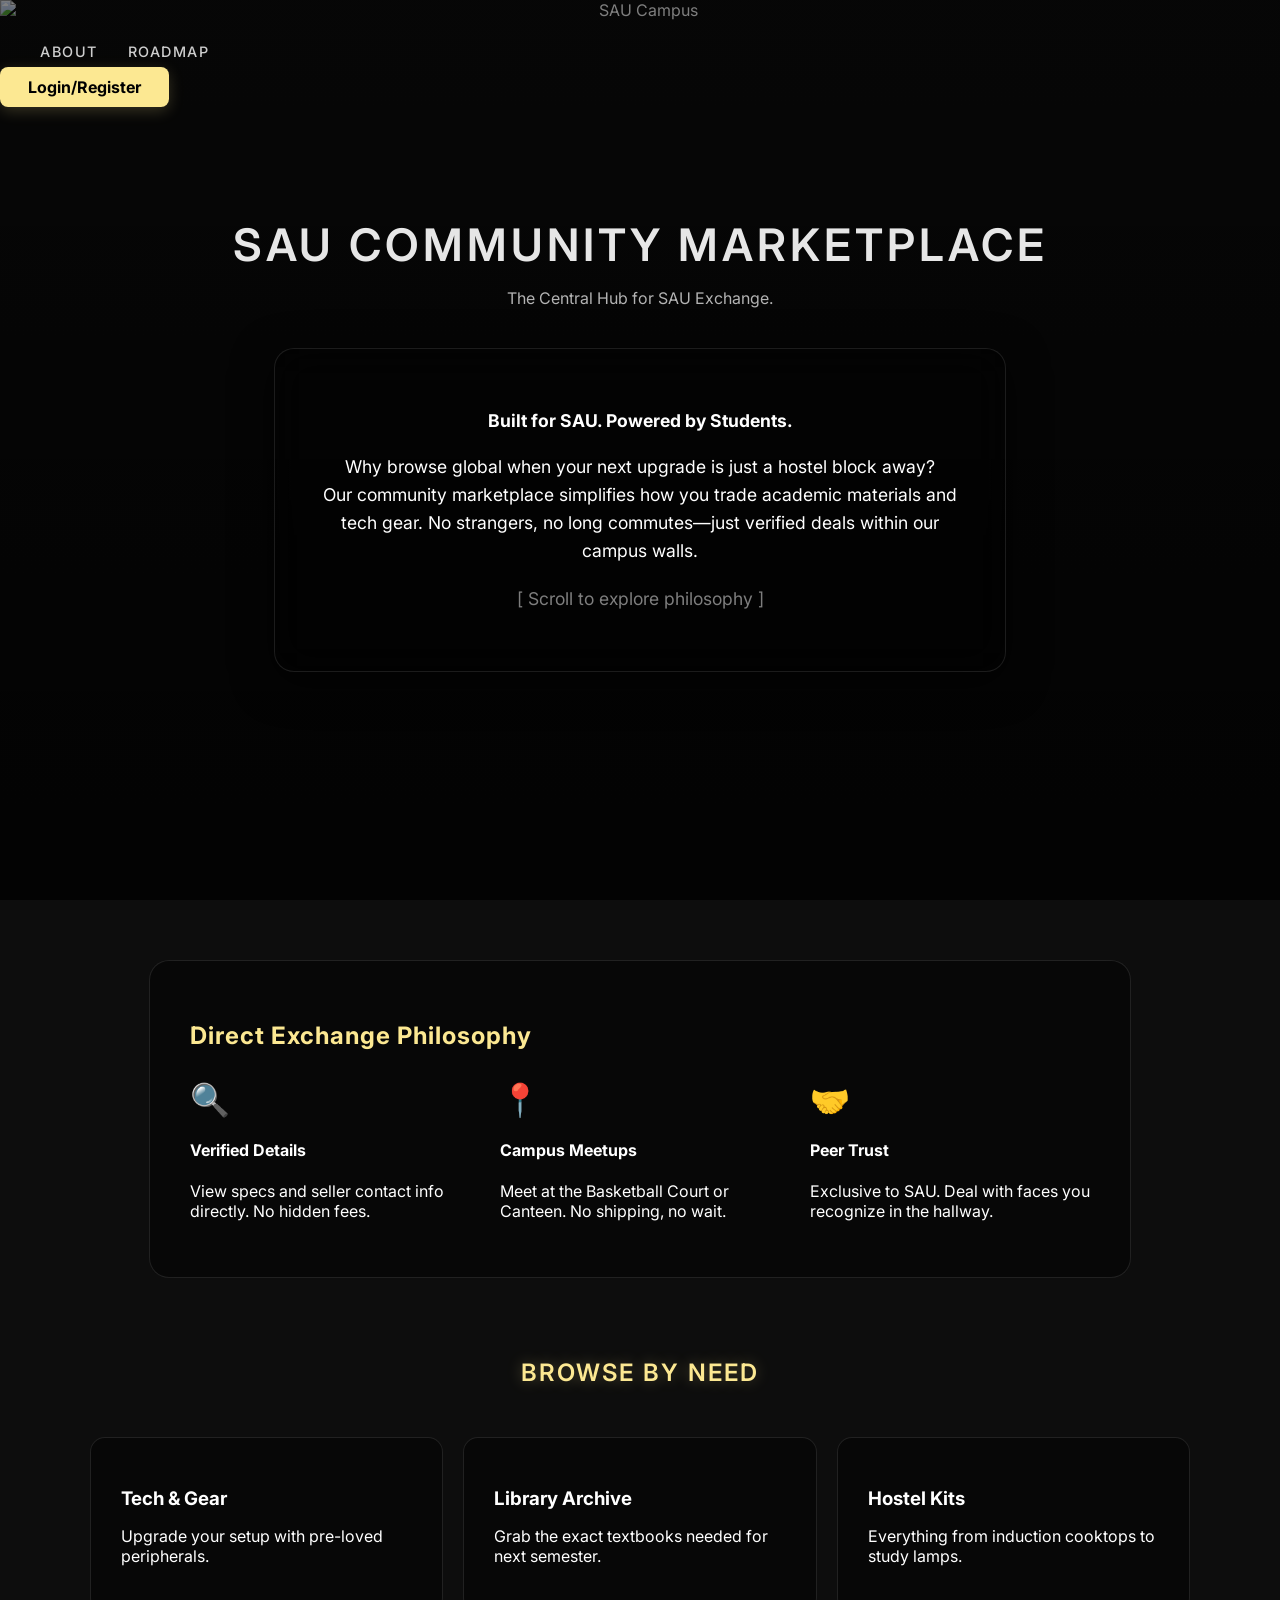
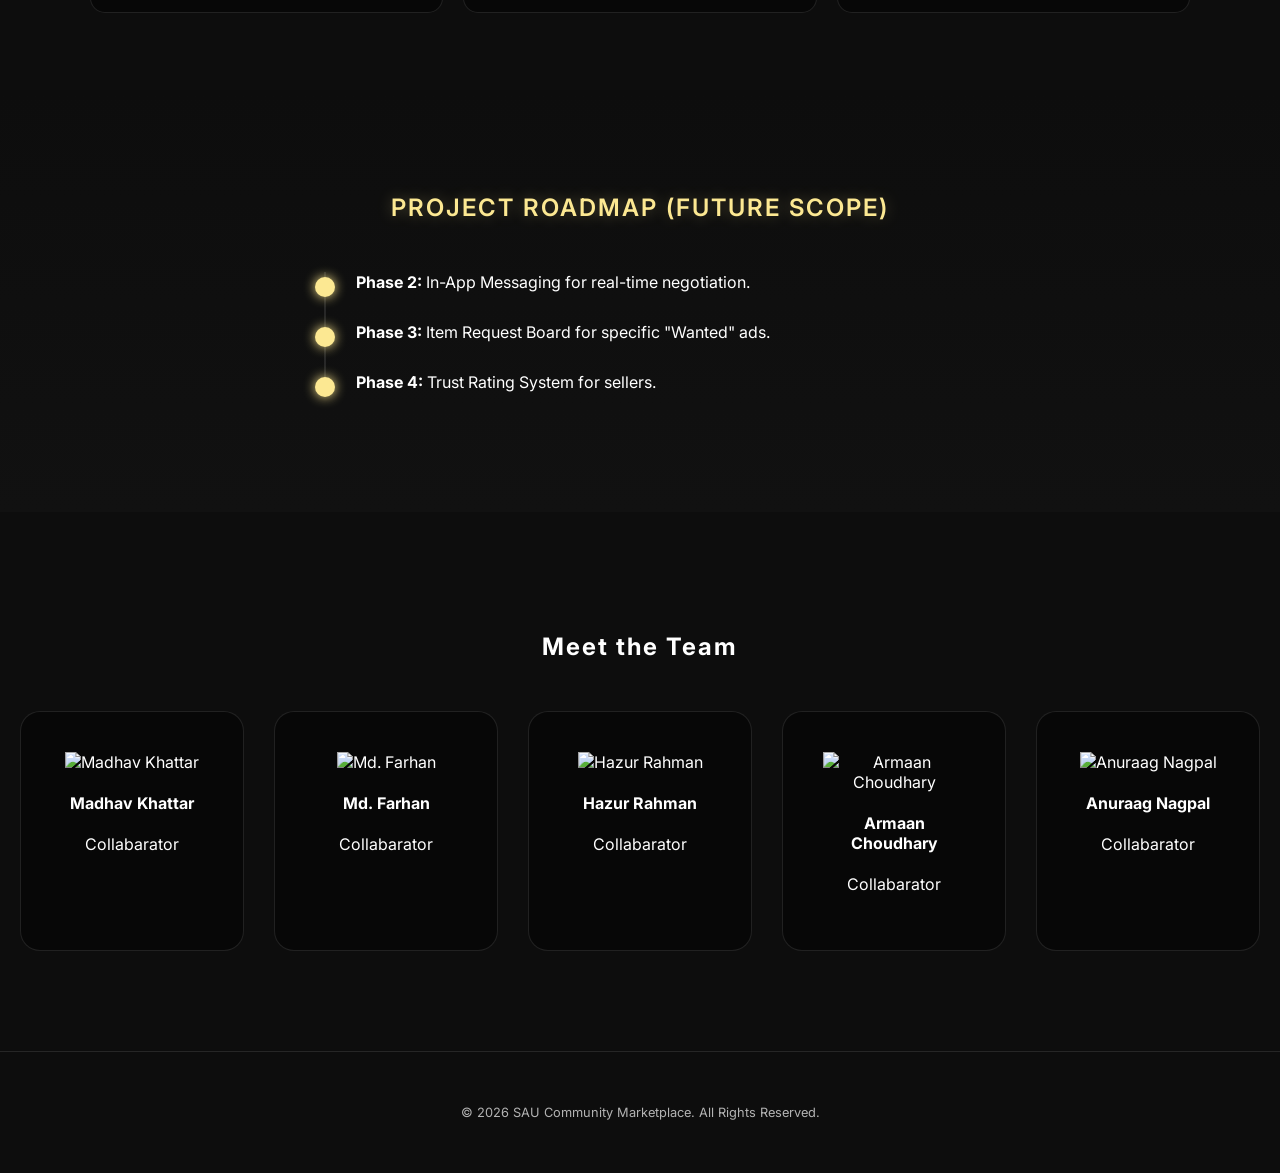
==== commit d63d1c79: "Fix login link and add team members section" ====
--- a/index.html
+++ b/index.html
@@ -20,7 +20,7 @@
     </div>
 
     <div class="nav-right">
-        <a href="login.html" class="btn-login-accent">Login/Register</a>
+        <a href="pages/login.html" class="btn-login-accent">Login/Register</a>
     </div>
 </nav>
 
@@ -150,6 +150,20 @@
                 <h4>Hazur Rahman</h4>
                 <p>Collabarator</p>
             </div>
+            <div class="dev-card">
+                <div class="avatar-wrapper">
+                    <img src="/assets/armaan.jpeg" alt = "Armaan Choudhary" class = "team-img">
+                </div>
+                <h4>Armaan Choudhary</h4>
+                <p>Collabarator</p>
+            </div>
+            <div class="dev-card">
+                <div class="avatar-wrapper">
+                    <img src="/assets/anuraag.jpeg" alt = "Anuraag Nagpal" class = "team-img">
+                </div>
+                <h4>Anuraag Nagpal</h4>
+                <p>Collabarator</p>
+            </div>
         </div>
     </section>
 
